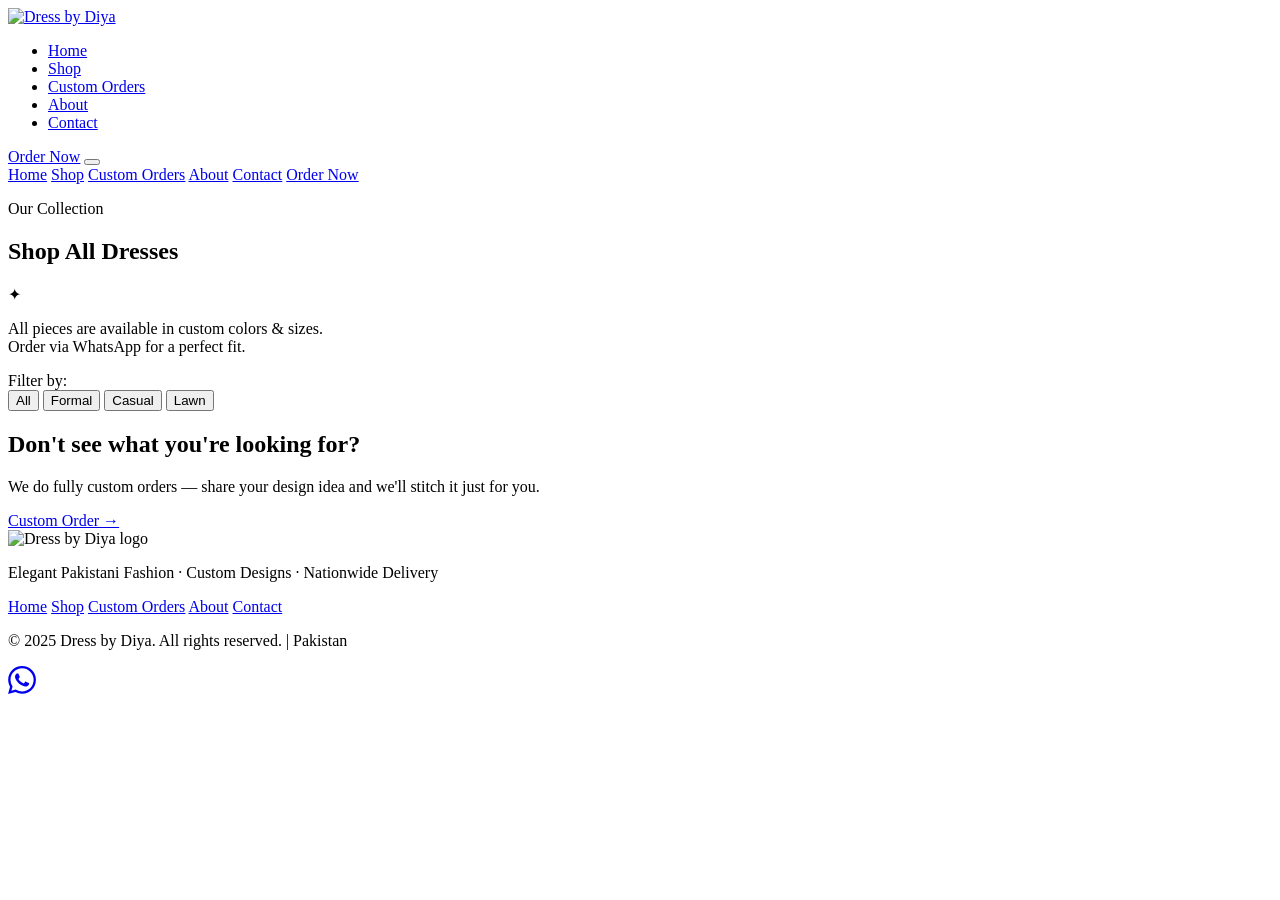
==== shop.html @ 7a3ac890 "Add files via upload" ====
<!DOCTYPE html>
<html lang="en">
<head>
  <meta charset="UTF-8"/>
  <meta name="viewport" content="width=device-width, initial-scale=1.0"/>
  <title>Shop | Dress by Diya</title>
  <meta name="description" content="Browse Dress by Diya's collection of elegant Pakistani dresses. Custom orders available. Nationwide delivery."/>
  <link rel="preconnect" href="https://fonts.googleapis.com"/>
  <link rel="preconnect" href="https://fonts.gstatic.com" crossorigin/>
  <link href="https://fonts.googleapis.com/css2?family=Cormorant+Garamond:ital,wght@0,300;0,400;0,600;1,300;1,400&family=Cinzel:wght@400;600;700&family=Lato:wght@300;400&display=swap" rel="stylesheet"/>
  <link rel="stylesheet" href="css/style.css"/>
  <link rel="stylesheet" href="css/shop.css"/>
</head>
<body>

  <!-- NAV -->
  <nav class="nav" id="nav">
    <div class="nav-inner">
      <a href="index.html" class="nav-logo">
        <img src="images/logo.png" alt="Dress by Diya" class="logo-img"/>
      </a>
      <ul class="nav-links">
        <li><a href="index.html">Home</a></li>
        <li><a href="shop.html" class="active">Shop</a></li>
        <li><a href="index.html#custom">Custom Orders</a></li>
        <li><a href="index.html#about">About</a></li>
        <li><a href="index.html#contact">Contact</a></li>
      </ul>
      <a href="https://wa.me/923000000000?text=Hi!%20I%20want%20to%20place%20an%20order" target="_blank" class="btn-nav">Order Now</a>
      <button class="hamburger" id="hamburger" aria-label="Menu">
        <span></span><span></span><span></span>
      </button>
    </div>
    <div class="mobile-menu" id="mobile-menu">
      <a href="index.html">Home</a>
      <a href="shop.html">Shop</a>
      <a href="index.html#custom">Custom Orders</a>
      <a href="index.html#about">About</a>
      <a href="index.html#contact">Contact</a>
      <a href="https://wa.me/923000000000" target="_blank" class="btn-mobile">Order Now</a>
    </div>
  </nav>

  <!-- SHOP HEADER -->
  <section class="shop-hero">
    <div class="shop-hero-content">
      <p class="hero-eyebrow">Our Collection</p>
      <h1 class="shop-title">Shop All Dresses</h1>
      <div class="title-ornament">✦</div>
      <p class="shop-subtitle">All pieces are available in custom colors & sizes.<br/>Order via WhatsApp for a perfect fit.</p>
    </div>
  </section>

  <!-- FILTER BAR -->
  <div class="filter-bar">
    <div class="filter-inner">
      <span class="filter-label">Filter by:</span>
      <div class="filter-btns">
        <button class="filter-btn active" data-filter="all">All</button>
        <button class="filter-btn" data-filter="formal">Formal</button>
        <button class="filter-btn" data-filter="casual">Casual</button>
        <button class="filter-btn" data-filter="lawn">Lawn</button>
      </div>
    </div>
  </div>

  <!-- PRODUCTS GRID -->
  <section class="shop-section">
    <div class="products-grid" id="products-grid">
      <!-- Products are rendered by JS from the PRODUCTS array below -->
    </div>
    <div class="no-results" id="no-results" style="display:none">
      <p>No dresses in this category yet.</p>
      <a href="https://wa.me/923000000000?text=Hi!%20Do%20you%20have%20any%20dresses%20available?" target="_blank" class="btn-primary">Ask on WhatsApp</a>
    </div>
  </section>

  <!-- CUSTOM ORDER BANNER -->
  <section class="custom-banner">
    <div class="custom-banner-inner">
      <div>
        <h2>Don't see what you're looking for?</h2>
        <p>We do fully custom orders — share your design idea and we'll stitch it just for you.</p>
      </div>
      <a href="https://wa.me/923000000000?text=Hi!%20I%20want%20a%20custom%20dress%20order" target="_blank" class="btn-primary" style="white-space:nowrap">Custom Order →</a>
    </div>
  </section>

  <!-- FOOTER -->
  <footer class="footer">
    <div class="footer-inner">
      <img src="images/logo.png" alt="Dress by Diya logo" class="footer-logo"/>
      <p class="footer-tagline">Elegant Pakistani Fashion · Custom Designs · Nationwide Delivery</p>
      <div class="footer-links">
        <a href="index.html">Home</a>
        <a href="shop.html">Shop</a>
        <a href="index.html#custom">Custom Orders</a>
        <a href="index.html#about">About</a>
        <a href="index.html#contact">Contact</a>
      </div>
      <p class="footer-copy">© 2025 Dress by Diya. All rights reserved. | Pakistan</p>
    </div>
  </footer>

  <!-- WHATSAPP FLOAT -->
  <a href="https://wa.me/923000000000?text=Hi!%20I%20want%20to%20place%20an%20order" target="_blank" class="whatsapp-float" aria-label="Chat on WhatsApp">
    <svg viewBox="0 0 24 24" fill="currentColor" width="28" height="28"><path d="M17.472 14.382c-.297-.149-1.758-.867-2.03-.967-.273-.099-.471-.148-.67.15-.197.297-.767.966-.94 1.164-.173.199-.347.223-.644.075-.297-.15-1.255-.463-2.39-1.475-.883-.788-1.48-1.761-1.653-2.059-.173-.297-.018-.458.13-.606.134-.133.298-.347.446-.52.149-.174.198-.298.298-.497.099-.198.05-.371-.025-.52-.075-.149-.669-1.612-.916-2.207-.242-.579-.487-.5-.669-.51-.173-.008-.371-.01-.57-.01-.198 0-.52.074-.792.372-.272.297-1.04 1.016-1.04 2.479 0 1.462 1.065 2.875 1.213 3.074.149.198 2.096 3.2 5.077 4.487.709.306 1.262.489 1.694.625.712.227 1.36.195 1.871.118.571-.085 1.758-.719 2.006-1.413.248-.694.248-1.289.173-1.413-.074-.124-.272-.198-.57-.347m-5.421 7.403h-.004a9.87 9.87 0 01-5.031-1.378l-.361-.214-3.741.982.998-3.648-.235-.374a9.86 9.86 0 01-1.51-5.26c.001-5.45 4.436-9.884 9.888-9.884 2.64 0 5.122 1.03 6.988 2.898a9.825 9.825 0 012.893 6.994c-.003 5.45-4.437 9.884-9.885 9.884m8.413-18.297A11.815 11.815 0 0012.05 0C5.495 0 .16 5.335.157 11.892c0 2.096.547 4.142 1.588 5.945L.057 24l6.305-1.654a11.882 11.882 0 005.683 1.448h.005c6.554 0 11.89-5.335 11.893-11.893a11.821 11.821 0 00-3.48-8.413z"/></svg>
  </a>

  <script src="js/shop.js"></script>
  <script src="js/main.js"></script>
</body>
</html>
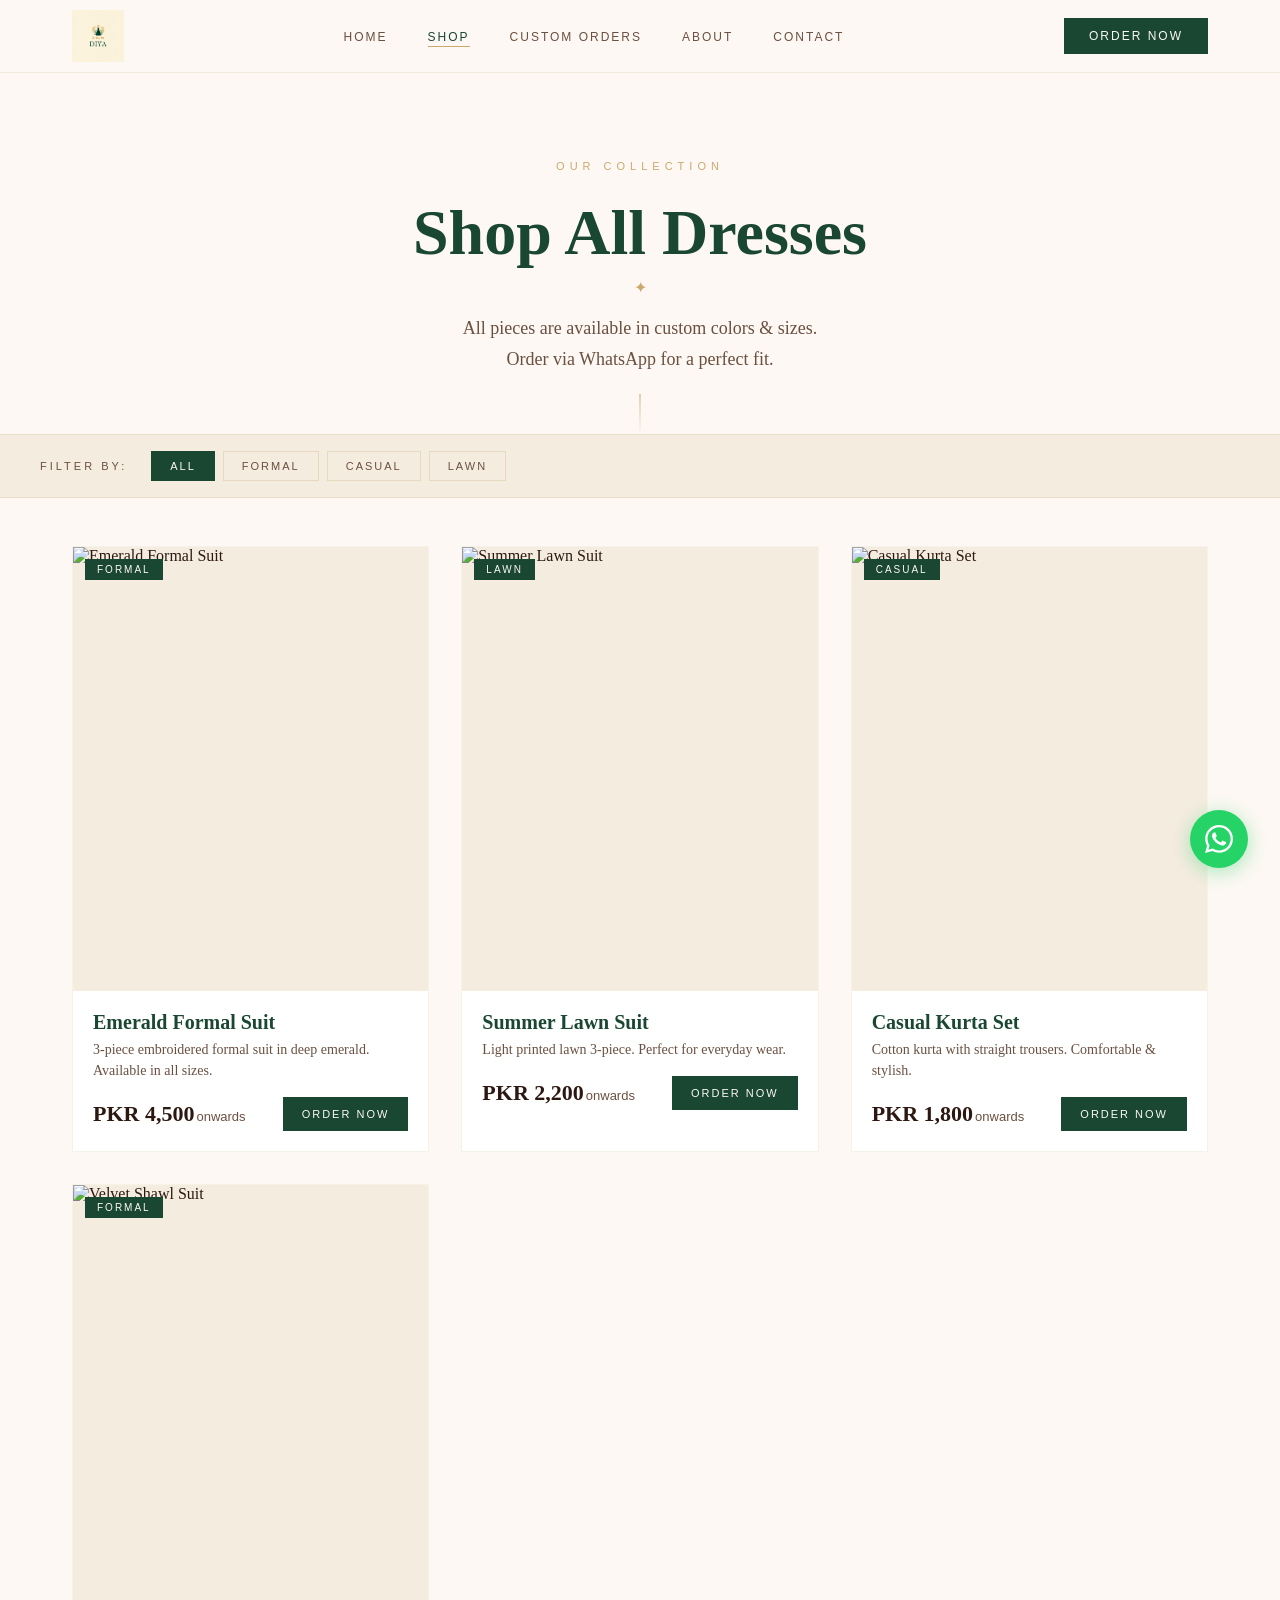
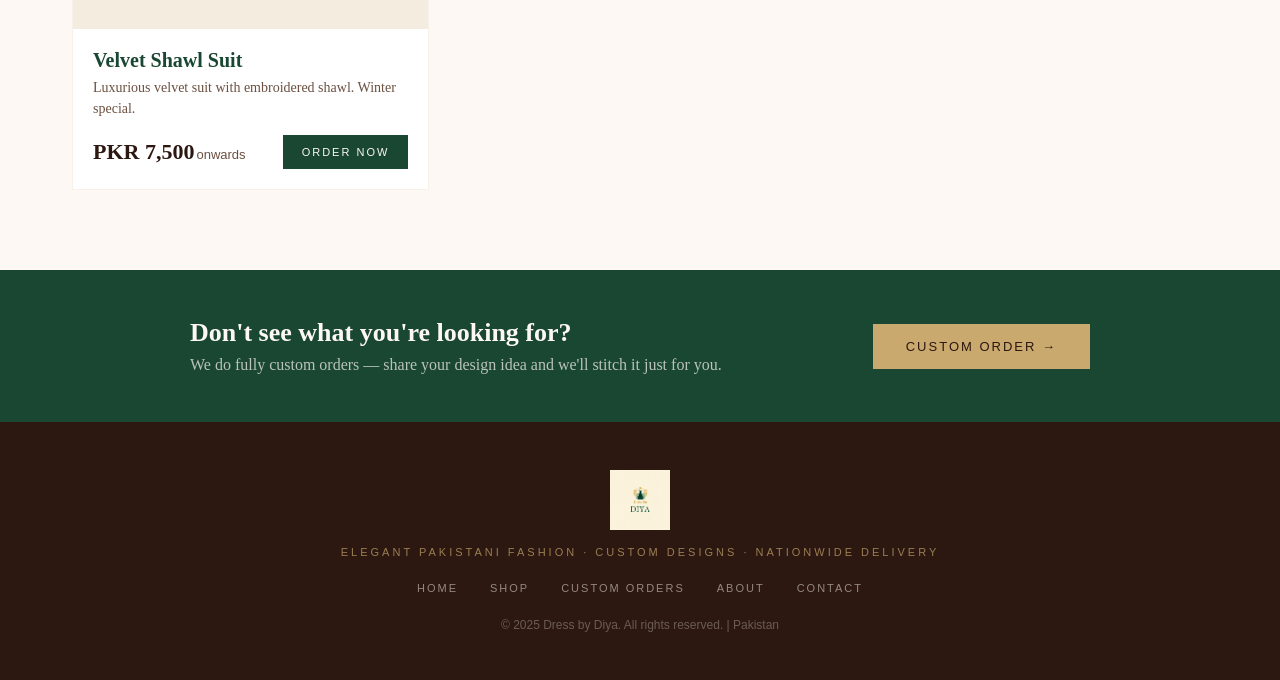
==== commit cdccd27f: "Update stylesheet and script links in shop.html" ====
--- a/shop.html
+++ b/shop.html
@@ -8,8 +8,8 @@
   <link rel="preconnect" href="https://fonts.googleapis.com"/>
   <link rel="preconnect" href="https://fonts.gstatic.com" crossorigin/>
   <link href="https://fonts.googleapis.com/css2?family=Cormorant+Garamond:ital,wght@0,300;0,400;0,600;1,300;1,400&family=Cinzel:wght@400;600;700&family=Lato:wght@300;400&display=swap" rel="stylesheet"/>
-  <link rel="stylesheet" href="css/style.css"/>
-  <link rel="stylesheet" href="css/shop.css"/>
+  <link rel="stylesheet" href="style.css"/>
+  <link rel="stylesheet" href="shop.css"/>
 </head>
 <body>
 
@@ -17,7 +17,7 @@
   <nav class="nav" id="nav">
     <div class="nav-inner">
       <a href="index.html" class="nav-logo">
-        <img src="images/logo.png" alt="Dress by Diya" class="logo-img"/>
+        <img src="logo.png" alt="Dress by Diya" class="logo-img"/>
       </a>
       <ul class="nav-links">
         <li><a href="index.html">Home</a></li>
@@ -89,7 +89,7 @@
   <!-- FOOTER -->
   <footer class="footer">
     <div class="footer-inner">
-      <img src="images/logo.png" alt="Dress by Diya logo" class="footer-logo"/>
+      <img src="logo.png" alt="Dress by Diya logo" class="footer-logo"/>
       <p class="footer-tagline">Elegant Pakistani Fashion · Custom Designs · Nationwide Delivery</p>
       <div class="footer-links">
         <a href="index.html">Home</a>
@@ -107,7 +107,7 @@
     <svg viewBox="0 0 24 24" fill="currentColor" width="28" height="28"><path d="M17.472 14.382c-.297-.149-1.758-.867-2.03-.967-.273-.099-.471-.148-.67.15-.197.297-.767.966-.94 1.164-.173.199-.347.223-.644.075-.297-.15-1.255-.463-2.39-1.475-.883-.788-1.48-1.761-1.653-2.059-.173-.297-.018-.458.13-.606.134-.133.298-.347.446-.52.149-.174.198-.298.298-.497.099-.198.05-.371-.025-.52-.075-.149-.669-1.612-.916-2.207-.242-.579-.487-.5-.669-.51-.173-.008-.371-.01-.57-.01-.198 0-.52.074-.792.372-.272.297-1.04 1.016-1.04 2.479 0 1.462 1.065 2.875 1.213 3.074.149.198 2.096 3.2 5.077 4.487.709.306 1.262.489 1.694.625.712.227 1.36.195 1.871.118.571-.085 1.758-.719 2.006-1.413.248-.694.248-1.289.173-1.413-.074-.124-.272-.198-.57-.347m-5.421 7.403h-.004a9.87 9.87 0 01-5.031-1.378l-.361-.214-3.741.982.998-3.648-.235-.374a9.86 9.86 0 01-1.51-5.26c.001-5.45 4.436-9.884 9.888-9.884 2.64 0 5.122 1.03 6.988 2.898a9.825 9.825 0 012.893 6.994c-.003 5.45-4.437 9.884-9.885 9.884m8.413-18.297A11.815 11.815 0 0012.05 0C5.495 0 .16 5.335.157 11.892c0 2.096.547 4.142 1.588 5.945L.057 24l6.305-1.654a11.882 11.882 0 005.683 1.448h.005c6.554 0 11.89-5.335 11.893-11.893a11.821 11.821 0 00-3.48-8.413z"/></svg>
   </a>
 
-  <script src="js/shop.js"></script>
-  <script src="js/main.js"></script>
+  <script src="shop.js"></script>
+  <script src="main.js"></script>
 </body>
 </html>
--- a/style.css
+++ b/style.css
@@ -0,0 +1,644 @@
+/* ===== VARIABLES ===== */
+:root {
+  --green: #1a4731;
+  --green-mid: #2d6a4f;
+  --gold: #c9a96e;
+  --gold-light: #e8c98a;
+  --cream: #fdf8f3;
+  --cream-dark: #f5ece0;
+  --brown: #2c1810;
+  --brown-mid: #5c3a1e;
+  --text: #2c1810;
+  --text-muted: #6b5040;
+  --white: #ffffff;
+  --font-display: 'Cinzel', serif;
+  --font-body: 'Cormorant Garamond', serif;
+  --font-sans: 'Lato', sans-serif;
+}
+
+/* ===== RESET ===== */
+*, *::before, *::after { box-sizing: border-box; margin: 0; padding: 0; }
+html { scroll-behavior: smooth; }
+body { background: var(--cream); color: var(--text); font-family: var(--font-body); overflow-x: hidden; }
+a { text-decoration: none; color: inherit; }
+img { max-width: 100%; display: block; }
+
+/* ===== BUTTONS ===== */
+.btn-primary {
+  display: inline-block;
+  background: var(--green);
+  color: var(--cream);
+  font-family: var(--font-sans);
+  font-size: 13px;
+  font-weight: 400;
+  letter-spacing: 2px;
+  text-transform: uppercase;
+  padding: 14px 32px;
+  border: 1px solid var(--green);
+  transition: all 0.3s ease;
+}
+.btn-primary:hover { background: transparent; color: var(--green); }
+
+.btn-secondary {
+  display: inline-block;
+  background: transparent;
+  color: var(--green);
+  font-family: var(--font-sans);
+  font-size: 13px;
+  font-weight: 400;
+  letter-spacing: 2px;
+  text-transform: uppercase;
+  padding: 14px 32px;
+  border: 1px solid var(--green);
+  transition: all 0.3s ease;
+}
+.btn-secondary:hover { background: var(--green); color: var(--cream); }
+
+/* ===== NAV ===== */
+.nav {
+  position: fixed;
+  top: 0; left: 0; right: 0;
+  z-index: 100;
+  background: rgba(253, 248, 243, 0.95);
+  backdrop-filter: blur(10px);
+  border-bottom: 1px solid rgba(201, 169, 110, 0.2);
+  transition: box-shadow 0.3s ease;
+}
+.nav.scrolled { box-shadow: 0 2px 30px rgba(44, 24, 16, 0.08); }
+.nav-inner {
+  max-width: 1200px;
+  margin: 0 auto;
+  padding: 0 2rem;
+  height: 72px;
+  display: flex;
+  align-items: center;
+  justify-content: space-between;
+  gap: 2rem;
+}
+.nav-logo .logo-img { height: 52px; width: auto; }
+.nav-links { display: flex; gap: 2.5rem; list-style: none; }
+.nav-links a {
+  font-family: var(--font-sans);
+  font-size: 12px;
+  letter-spacing: 2px;
+  text-transform: uppercase;
+  color: var(--text-muted);
+  transition: color 0.2s;
+}
+.nav-links a:hover { color: var(--green); }
+.btn-nav {
+  font-family: var(--font-sans);
+  font-size: 12px;
+  letter-spacing: 2px;
+  text-transform: uppercase;
+  padding: 10px 24px;
+  background: var(--green);
+  color: var(--cream);
+  border: 1px solid var(--green);
+  transition: all 0.3s;
+  white-space: nowrap;
+}
+.btn-nav:hover { background: transparent; color: var(--green); }
+
+.hamburger { display: none; flex-direction: column; gap: 5px; background: none; border: none; cursor: pointer; padding: 4px; }
+.hamburger span { display: block; width: 24px; height: 1.5px; background: var(--green); transition: all 0.3s; }
+.mobile-menu {
+  display: none;
+  flex-direction: column;
+  padding: 1rem 2rem 1.5rem;
+  gap: 1rem;
+  border-top: 1px solid rgba(201,169,110,0.2);
+}
+.mobile-menu a {
+  font-family: var(--font-sans);
+  font-size: 13px;
+  letter-spacing: 2px;
+  text-transform: uppercase;
+  color: var(--text-muted);
+  padding: 0.5rem 0;
+}
+.mobile-menu.open { display: flex; }
+.btn-mobile {
+  margin-top: 0.5rem;
+  padding: 12px 24px;
+  background: var(--green);
+  color: var(--cream) !important;
+  text-align: center;
+  border: 1px solid var(--green);
+}
+
+/* ===== HERO ===== */
+.hero {
+  min-height: 100vh;
+  display: flex;
+  align-items: center;
+  justify-content: center;
+  position: relative;
+  padding: 120px 2rem 80px;
+  overflow: hidden;
+  background: var(--cream);
+}
+.hero-bg-pattern {
+  position: absolute;
+  inset: 0;
+  background-image:
+    radial-gradient(circle at 15% 50%, rgba(201,169,110,0.08) 0%, transparent 50%),
+    radial-gradient(circle at 85% 20%, rgba(26,71,49,0.06) 0%, transparent 40%),
+    radial-gradient(circle at 50% 80%, rgba(201,169,110,0.05) 0%, transparent 40%);
+  pointer-events: none;
+}
+/* decorative corner SVG-like border using CSS */
+.hero::before {
+  content: '';
+  position: absolute;
+  top: 90px; left: 40px; right: 40px; bottom: 40px;
+  border: 1px solid rgba(201,169,110,0.15);
+  pointer-events: none;
+}
+.hero-content {
+  text-align: center;
+  max-width: 760px;
+  position: relative;
+  z-index: 1;
+}
+.hero-eyebrow {
+  font-family: var(--font-sans);
+  font-size: 11px;
+  letter-spacing: 5px;
+  text-transform: uppercase;
+  color: var(--gold);
+  margin-bottom: 1.5rem;
+  opacity: 0;
+  animation: fadeUp 0.8s ease 0.2s forwards;
+}
+.hero-title {
+  font-family: var(--font-display);
+  font-size: clamp(42px, 7vw, 82px);
+  font-weight: 600;
+  line-height: 1.1;
+  color: var(--green);
+  margin-bottom: 1.5rem;
+  opacity: 0;
+  animation: fadeUp 0.8s ease 0.4s forwards;
+}
+.hero-title em { font-style: italic; font-weight: 400; color: var(--gold); }
+.hero-sub {
+  font-size: 20px;
+  font-weight: 300;
+  color: var(--text-muted);
+  line-height: 1.7;
+  margin-bottom: 2.5rem;
+  opacity: 0;
+  animation: fadeUp 0.8s ease 0.6s forwards;
+}
+.hero-ctas {
+  display: flex;
+  gap: 1rem;
+  justify-content: center;
+  flex-wrap: wrap;
+  opacity: 0;
+  animation: fadeUp 0.8s ease 0.8s forwards;
+}
+.hero-scroll {
+  position: absolute;
+  bottom: 2.5rem;
+  left: 50%;
+  transform: translateX(-50%);
+  display: flex;
+  flex-direction: column;
+  align-items: center;
+  gap: 8px;
+  opacity: 0;
+  animation: fadeUp 0.8s ease 1.2s forwards;
+}
+.hero-scroll span {
+  font-family: var(--font-sans);
+  font-size: 10px;
+  letter-spacing: 3px;
+  text-transform: uppercase;
+  color: var(--text-muted);
+}
+.scroll-line {
+  width: 1px;
+  height: 40px;
+  background: linear-gradient(to bottom, var(--gold), transparent);
+  animation: scrollPulse 1.5s ease-in-out infinite;
+}
+
+/* ===== MARQUEE ===== */
+.marquee-wrap {
+  background: var(--green);
+  overflow: hidden;
+  padding: 14px 0;
+  border-top: 1px solid rgba(201,169,110,0.3);
+  border-bottom: 1px solid rgba(201,169,110,0.3);
+}
+.marquee-track {
+  display: flex;
+  gap: 0;
+  width: max-content;
+  animation: marquee 30s linear infinite;
+}
+.marquee-track span {
+  font-family: var(--font-sans);
+  font-size: 11px;
+  letter-spacing: 3px;
+  text-transform: uppercase;
+  color: rgba(253,248,243,0.8);
+  padding: 0 2rem;
+  white-space: nowrap;
+}
+.marquee-track .dot { color: var(--gold); padding: 0; }
+
+/* ===== FEATURES ===== */
+.features {
+  padding: 5rem 2rem;
+  max-width: 1200px;
+  margin: 0 auto;
+}
+.features-grid {
+  display: grid;
+  grid-template-columns: repeat(auto-fit, minmax(240px, 1fr));
+  gap: 2px;
+  border: 1px solid rgba(201,169,110,0.2);
+}
+.feature-card {
+  padding: 2.5rem 2rem;
+  text-align: center;
+  border: 1px solid rgba(201,169,110,0.2);
+  transition: background 0.3s ease;
+}
+.feature-card:hover { background: var(--cream-dark); }
+.feature-icon {
+  color: var(--gold);
+  font-size: 20px;
+  margin-bottom: 1rem;
+}
+.feature-card h3 {
+  font-family: var(--font-display);
+  font-size: 18px;
+  font-weight: 600;
+  color: var(--green);
+  margin-bottom: 0.75rem;
+}
+.feature-card p {
+  font-size: 16px;
+  color: var(--text-muted);
+  line-height: 1.7;
+  font-weight: 300;
+}
+
+/* ===== SECTION HEADER ===== */
+.section-header { text-align: center; margin-bottom: 3.5rem; }
+.section-eyebrow {
+  font-family: var(--font-sans);
+  font-size: 11px;
+  letter-spacing: 5px;
+  text-transform: uppercase;
+  color: var(--gold);
+  margin-bottom: 1rem;
+  display: block;
+}
+.section-title {
+  font-family: var(--font-display);
+  font-size: clamp(28px, 4vw, 48px);
+  font-weight: 600;
+  color: var(--green);
+  line-height: 1.2;
+  margin-bottom: 1rem;
+}
+.section-title em { font-style: italic; font-weight: 400; }
+.title-ornament { color: var(--gold); font-size: 16px; }
+
+/* ===== COLLECTIONS ===== */
+.collections {
+  padding: 5rem 2rem;
+  background: var(--cream-dark);
+}
+.collections .section-header { max-width: 1200px; margin: 0 auto 3.5rem; }
+.collections-grid {
+  max-width: 1200px;
+  margin: 0 auto;
+  display: grid;
+  grid-template-columns: repeat(auto-fit, minmax(300px, 1fr));
+  gap: 2rem;
+}
+.collection-card {
+  overflow: hidden;
+  border: 1px solid rgba(201,169,110,0.2);
+  transition: transform 0.3s ease;
+}
+.collection-card:hover { transform: translateY(-4px); }
+.collection-img {
+  height: 320px;
+  position: relative;
+  overflow: hidden;
+}
+.collection-pattern {
+  position: absolute;
+  inset: 0;
+  background-image: radial-gradient(circle, rgba(255,255,255,0.05) 1px, transparent 1px);
+  background-size: 20px 20px;
+}
+.collection-overlay {
+  position: absolute;
+  inset: 0;
+  display: flex;
+  align-items: center;
+  justify-content: center;
+}
+.collection-overlay span {
+  font-family: var(--font-display);
+  font-size: 28px;
+  font-weight: 400;
+  color: rgba(253,248,243,0.9);
+  letter-spacing: 4px;
+  text-shadow: 0 2px 20px rgba(0,0,0,0.3);
+}
+.collection-info {
+  padding: 1.5rem;
+  background: var(--white);
+}
+.collection-info h3 {
+  font-family: var(--font-display);
+  font-size: 20px;
+  color: var(--green);
+  margin-bottom: 0.5rem;
+}
+.collection-info p {
+  font-size: 15px;
+  color: var(--text-muted);
+  line-height: 1.6;
+  margin-bottom: 1rem;
+  font-weight: 300;
+}
+.collection-link {
+  font-family: var(--font-sans);
+  font-size: 12px;
+  letter-spacing: 2px;
+  text-transform: uppercase;
+  color: var(--gold);
+  transition: color 0.2s;
+}
+.collection-link:hover { color: var(--green); }
+
+/* ===== CUSTOM SECTION ===== */
+.custom-section {
+  background: var(--green);
+  padding: 6rem 2rem;
+  position: relative;
+  overflow: hidden;
+}
+.custom-section::before {
+  content: '';
+  position: absolute;
+  inset: 20px;
+  border: 1px solid rgba(201,169,110,0.15);
+  pointer-events: none;
+}
+.custom-inner {
+  max-width: 1100px;
+  margin: 0 auto;
+  display: grid;
+  grid-template-columns: 1fr 1fr;
+  gap: 5rem;
+  align-items: center;
+}
+.custom-desc {
+  font-size: 18px;
+  color: rgba(253,248,243,0.75);
+  line-height: 1.8;
+  margin-bottom: 1.5rem;
+  font-weight: 300;
+}
+.custom-list {
+  list-style: none;
+  display: flex;
+  flex-direction: column;
+  gap: 0.75rem;
+}
+.custom-list li {
+  font-family: var(--font-sans);
+  font-size: 14px;
+  color: rgba(253,248,243,0.8);
+  letter-spacing: 1px;
+}
+.custom-card {
+  background: rgba(253,248,243,0.07);
+  border: 1px solid rgba(201,169,110,0.3);
+  padding: 2.5rem;
+}
+.custom-card-icon {
+  font-size: 32px;
+  color: var(--gold);
+  margin-bottom: 1rem;
+}
+.custom-card h4 {
+  font-family: var(--font-display);
+  font-size: 22px;
+  color: var(--cream);
+  margin-bottom: 1.5rem;
+}
+.step {
+  display: flex;
+  align-items: flex-start;
+  gap: 1rem;
+  padding: 1rem 0;
+  border-bottom: 1px solid rgba(201,169,110,0.15);
+}
+.step:last-child { border-bottom: none; }
+.step-num {
+  font-family: var(--font-display);
+  font-size: 22px;
+  color: var(--gold);
+  opacity: 0.6;
+  min-width: 36px;
+  font-weight: 600;
+}
+.step span:last-child {
+  font-family: var(--font-sans);
+  font-size: 14px;
+  color: rgba(253,248,243,0.8);
+  line-height: 1.5;
+  padding-top: 4px;
+}
+
+/* ===== ABOUT ===== */
+.about { padding: 6rem 2rem; }
+.about-inner {
+  max-width: 1100px;
+  margin: 0 auto;
+  display: grid;
+  grid-template-columns: 1fr 1.5fr;
+  gap: 5rem;
+  align-items: center;
+}
+.about-logo img {
+  width: 100%;
+  max-width: 320px;
+  margin: 0 auto;
+}
+.about-text p {
+  font-size: 18px;
+  color: var(--text-muted);
+  line-height: 1.8;
+  font-weight: 300;
+  margin-bottom: 1rem;
+}
+
+/* ===== INSTAGRAM CTA ===== */
+.insta-cta {
+  background: var(--cream-dark);
+  padding: 5rem 2rem;
+  text-align: center;
+  border-top: 1px solid rgba(201,169,110,0.2);
+  border-bottom: 1px solid rgba(201,169,110,0.2);
+}
+.insta-inner h2 {
+  font-family: var(--font-display);
+  font-size: clamp(24px, 4vw, 42px);
+  color: var(--green);
+  margin-bottom: 1rem;
+}
+.insta-inner p {
+  font-size: 18px;
+  color: var(--text-muted);
+  font-weight: 300;
+  margin-bottom: 2rem;
+}
+
+/* ===== CONTACT ===== */
+.contact { padding: 6rem 2rem; }
+.contact .section-header { max-width: 1200px; margin: 0 auto 3.5rem; }
+.contact-grid {
+  max-width: 1000px;
+  margin: 0 auto;
+  display: grid;
+  grid-template-columns: repeat(auto-fit, minmax(260px, 1fr));
+  gap: 2rem;
+}
+.contact-card {
+  text-align: center;
+  padding: 2.5rem 2rem;
+  border: 1px solid rgba(201,169,110,0.25);
+  background: var(--white);
+  transition: box-shadow 0.3s ease;
+}
+.contact-card:hover { box-shadow: 0 8px 40px rgba(26,71,49,0.08); }
+.contact-icon { font-size: 36px; margin-bottom: 1rem; }
+.contact-card h3 {
+  font-family: var(--font-display);
+  font-size: 22px;
+  color: var(--green);
+  margin-bottom: 0.5rem;
+}
+.contact-card p {
+  font-size: 16px;
+  color: var(--text-muted);
+  line-height: 1.6;
+  font-weight: 300;
+  margin-bottom: 1.5rem;
+}
+
+/* ===== FOOTER ===== */
+.footer {
+  background: var(--brown);
+  padding: 3rem 2rem;
+  text-align: center;
+}
+.footer-inner { max-width: 800px; margin: 0 auto; }
+.footer-logo { height: 60px; margin: 0 auto 1rem; }
+.footer-tagline {
+  font-family: var(--font-sans);
+  font-size: 11px;
+  letter-spacing: 3px;
+  text-transform: uppercase;
+  color: rgba(201,169,110,0.7);
+  margin-bottom: 1.5rem;
+}
+.footer-links {
+  display: flex;
+  justify-content: center;
+  flex-wrap: wrap;
+  gap: 2rem;
+  margin-bottom: 1.5rem;
+}
+.footer-links a {
+  font-family: var(--font-sans);
+  font-size: 11px;
+  letter-spacing: 2px;
+  text-transform: uppercase;
+  color: rgba(253,248,243,0.5);
+  transition: color 0.2s;
+}
+.footer-links a:hover { color: var(--gold); }
+.footer-copy {
+  font-family: var(--font-sans);
+  font-size: 12px;
+  color: rgba(253,248,243,0.3);
+}
+
+/* ===== WHATSAPP FLOAT ===== */
+.whatsapp-float {
+  position: fixed;
+  bottom: 2rem;
+  right: 2rem;
+  width: 58px;
+  height: 58px;
+  background: #25d366;
+  color: white;
+  border-radius: 50%;
+  display: flex;
+  align-items: center;
+  justify-content: center;
+  box-shadow: 0 4px 20px rgba(37,211,102,0.4);
+  z-index: 99;
+  transition: transform 0.2s ease, box-shadow 0.2s ease;
+}
+.whatsapp-float:hover {
+  transform: scale(1.1);
+  box-shadow: 0 6px 30px rgba(37,211,102,0.5);
+}
+
+/* ===== ANIMATIONS ===== */
+@keyframes fadeUp {
+  from { opacity: 0; transform: translateY(24px); }
+  to { opacity: 1; transform: translateY(0); }
+}
+@keyframes marquee {
+  from { transform: translateX(0); }
+  to { transform: translateX(-50%); }
+}
+@keyframes scrollPulse {
+  0%, 100% { opacity: 1; transform: scaleY(1); }
+  50% { opacity: 0.4; transform: scaleY(0.8); }
+}
+
+.reveal {
+  opacity: 0;
+  transform: translateY(30px);
+  transition: opacity 0.7s ease, transform 0.7s ease;
+}
+.reveal.visible {
+  opacity: 1;
+  transform: translateY(0);
+}
+
+/* ===== RESPONSIVE ===== */
+@media (max-width: 900px) {
+  .nav-links, .btn-nav { display: none; }
+  .hamburger { display: flex; }
+  .custom-inner, .about-inner { grid-template-columns: 1fr; gap: 3rem; }
+  .custom-section::before { display: none; }
+  .hero::before { display: none; }
+  .about-logo img { max-width: 220px; }
+}
+
+@media (max-width: 600px) {
+  .hero-title { font-size: 38px; }
+  .hero-ctas { flex-direction: column; align-items: center; }
+  .hero-scroll { display: none; }
+  .features-grid { grid-template-columns: 1fr; }
+  .collections-grid { grid-template-columns: 1fr; }
+  .contact-grid { grid-template-columns: 1fr; }
+}
--- a/shop.css
+++ b/shop.css
@@ -0,0 +1,278 @@
+/* ===== SHOP PAGE STYLES ===== */
+
+/* Nav active link */
+.nav-links a.active { color: var(--green); border-bottom: 1px solid var(--gold); padding-bottom: 2px; }
+
+/* Shop Hero */
+.shop-hero {
+  padding: 160px 2rem 60px;
+  text-align: center;
+  background: var(--cream);
+  position: relative;
+}
+.shop-hero::after {
+  content: '';
+  position: absolute;
+  bottom: 0; left: 50%; transform: translateX(-50%);
+  width: 1px; height: 40px;
+  background: linear-gradient(to bottom, var(--gold), transparent);
+}
+.shop-title {
+  font-family: var(--font-display);
+  font-size: clamp(36px, 6vw, 64px);
+  font-weight: 600;
+  color: var(--green);
+  margin-bottom: 0.5rem;
+}
+.shop-subtitle {
+  font-size: 18px;
+  color: var(--text-muted);
+  font-weight: 300;
+  line-height: 1.7;
+  margin-top: 1rem;
+}
+
+/* Filter Bar */
+.filter-bar {
+  background: var(--cream-dark);
+  border-top: 1px solid rgba(201,169,110,0.2);
+  border-bottom: 1px solid rgba(201,169,110,0.2);
+  padding: 1rem 2rem;
+  position: sticky;
+  top: 72px;
+  z-index: 50;
+}
+.filter-inner {
+  max-width: 1200px;
+  margin: 0 auto;
+  display: flex;
+  align-items: center;
+  gap: 1.5rem;
+  flex-wrap: wrap;
+}
+.filter-label {
+  font-family: var(--font-sans);
+  font-size: 11px;
+  letter-spacing: 3px;
+  text-transform: uppercase;
+  color: var(--text-muted);
+  white-space: nowrap;
+}
+.filter-btns { display: flex; gap: 0.5rem; flex-wrap: wrap; }
+.filter-btn {
+  font-family: var(--font-sans);
+  font-size: 11px;
+  letter-spacing: 2px;
+  text-transform: uppercase;
+  padding: 8px 18px;
+  background: transparent;
+  border: 1px solid rgba(201,169,110,0.3);
+  color: var(--text-muted);
+  cursor: pointer;
+  transition: all 0.2s ease;
+}
+.filter-btn:hover { border-color: var(--green); color: var(--green); }
+.filter-btn.active { background: var(--green); color: var(--cream); border-color: var(--green); }
+
+/* Products Grid */
+.shop-section {
+  max-width: 1200px;
+  margin: 0 auto;
+  padding: 3rem 2rem 5rem;
+}
+.products-grid {
+  display: grid;
+  grid-template-columns: repeat(auto-fill, minmax(280px, 1fr));
+  gap: 2rem;
+}
+
+/* Product Card */
+.product-card {
+  background: var(--white);
+  border: 1px solid rgba(201,169,110,0.15);
+  overflow: hidden;
+  transition: transform 0.3s ease, box-shadow 0.3s ease;
+  opacity: 0;
+  transform: translateY(20px);
+  animation: cardIn 0.5s ease forwards;
+}
+.product-card:hover {
+  transform: translateY(-5px);
+  box-shadow: 0 12px 40px rgba(26,71,49,0.1);
+}
+@keyframes cardIn {
+  to { opacity: 1; transform: translateY(0); }
+}
+
+/* Photo area */
+.product-img-wrap {
+  position: relative;
+  width: 100%;
+  padding-bottom: 125%;
+  overflow: hidden;
+  background: var(--cream-dark);
+}
+.product-img-wrap img {
+  position: absolute;
+  inset: 0;
+  width: 100%;
+  height: 100%;
+  object-fit: cover;
+  transition: transform 0.5s ease;
+}
+.product-card:hover .product-img-wrap img { transform: scale(1.04); }
+
+/* Placeholder when no image */
+.product-placeholder {
+  position: absolute;
+  inset: 0;
+  display: flex;
+  flex-direction: column;
+  align-items: center;
+  justify-content: center;
+  gap: 0.5rem;
+  color: rgba(201,169,110,0.5);
+}
+.product-placeholder svg { width: 48px; height: 48px; }
+.product-placeholder span {
+  font-family: var(--font-sans);
+  font-size: 11px;
+  letter-spacing: 2px;
+  text-transform: uppercase;
+}
+
+/* Category badge */
+.product-badge {
+  position: absolute;
+  top: 12px;
+  left: 12px;
+  background: var(--green);
+  color: var(--cream);
+  font-family: var(--font-sans);
+  font-size: 10px;
+  letter-spacing: 2px;
+  text-transform: uppercase;
+  padding: 5px 12px;
+}
+
+/* Sold out badge */
+.product-badge.sold-out {
+  background: var(--brown-mid);
+}
+
+/* Product info */
+.product-info { padding: 1.25rem; }
+.product-name {
+  font-family: var(--font-display);
+  font-size: 20px;
+  font-weight: 600;
+  color: var(--green);
+  margin-bottom: 0.3rem;
+}
+.product-desc {
+  font-size: 14px;
+  color: var(--text-muted);
+  font-weight: 300;
+  line-height: 1.5;
+  margin-bottom: 1rem;
+}
+.product-footer {
+  display: flex;
+  align-items: center;
+  justify-content: space-between;
+  gap: 1rem;
+}
+.product-price {
+  font-family: var(--font-display);
+  font-size: 22px;
+  font-weight: 600;
+  color: var(--brown);
+}
+.product-price span {
+  font-size: 13px;
+  font-weight: 300;
+  color: var(--text-muted);
+  font-family: var(--font-sans);
+  margin-left: 2px;
+}
+.product-order-btn {
+  font-family: var(--font-sans);
+  font-size: 11px;
+  letter-spacing: 2px;
+  text-transform: uppercase;
+  padding: 10px 18px;
+  background: var(--green);
+  color: var(--cream);
+  border: 1px solid var(--green);
+  cursor: pointer;
+  transition: all 0.2s ease;
+  white-space: nowrap;
+}
+.product-order-btn:hover { background: transparent; color: var(--green); }
+.product-order-btn.unavailable {
+  background: transparent;
+  color: var(--text-muted);
+  border-color: rgba(201,169,110,0.3);
+  cursor: not-allowed;
+}
+
+/* No results */
+.no-results {
+  text-align: center;
+  padding: 5rem 2rem;
+  display: flex;
+  flex-direction: column;
+  align-items: center;
+  gap: 1.5rem;
+}
+.no-results p {
+  font-family: var(--font-display);
+  font-size: 22px;
+  color: var(--text-muted);
+}
+
+/* Custom Banner */
+.custom-banner {
+  background: var(--green);
+  padding: 3rem 2rem;
+}
+.custom-banner-inner {
+  max-width: 900px;
+  margin: 0 auto;
+  display: flex;
+  align-items: center;
+  justify-content: space-between;
+  gap: 2rem;
+  flex-wrap: wrap;
+}
+.custom-banner h2 {
+  font-family: var(--font-display);
+  font-size: 26px;
+  color: var(--cream);
+  margin-bottom: 0.5rem;
+}
+.custom-banner p {
+  font-size: 16px;
+  color: rgba(253,248,243,0.7);
+  font-weight: 300;
+}
+.custom-banner .btn-primary {
+  background: var(--gold);
+  border-color: var(--gold);
+  color: var(--brown);
+}
+.custom-banner .btn-primary:hover {
+  background: transparent;
+  color: var(--gold);
+}
+
+/* Responsive */
+@media (max-width: 600px) {
+  .filter-inner { gap: 0.75rem; }
+  .products-grid { grid-template-columns: repeat(auto-fill, minmax(160px, 1fr)); gap: 1rem; }
+  .product-info { padding: 1rem; }
+  .product-name { font-size: 17px; }
+  .product-footer { flex-direction: column; align-items: flex-start; gap: 0.75rem; }
+  .product-order-btn { width: 100%; text-align: center; }
+  .custom-banner-inner { flex-direction: column; text-align: center; }
+}
